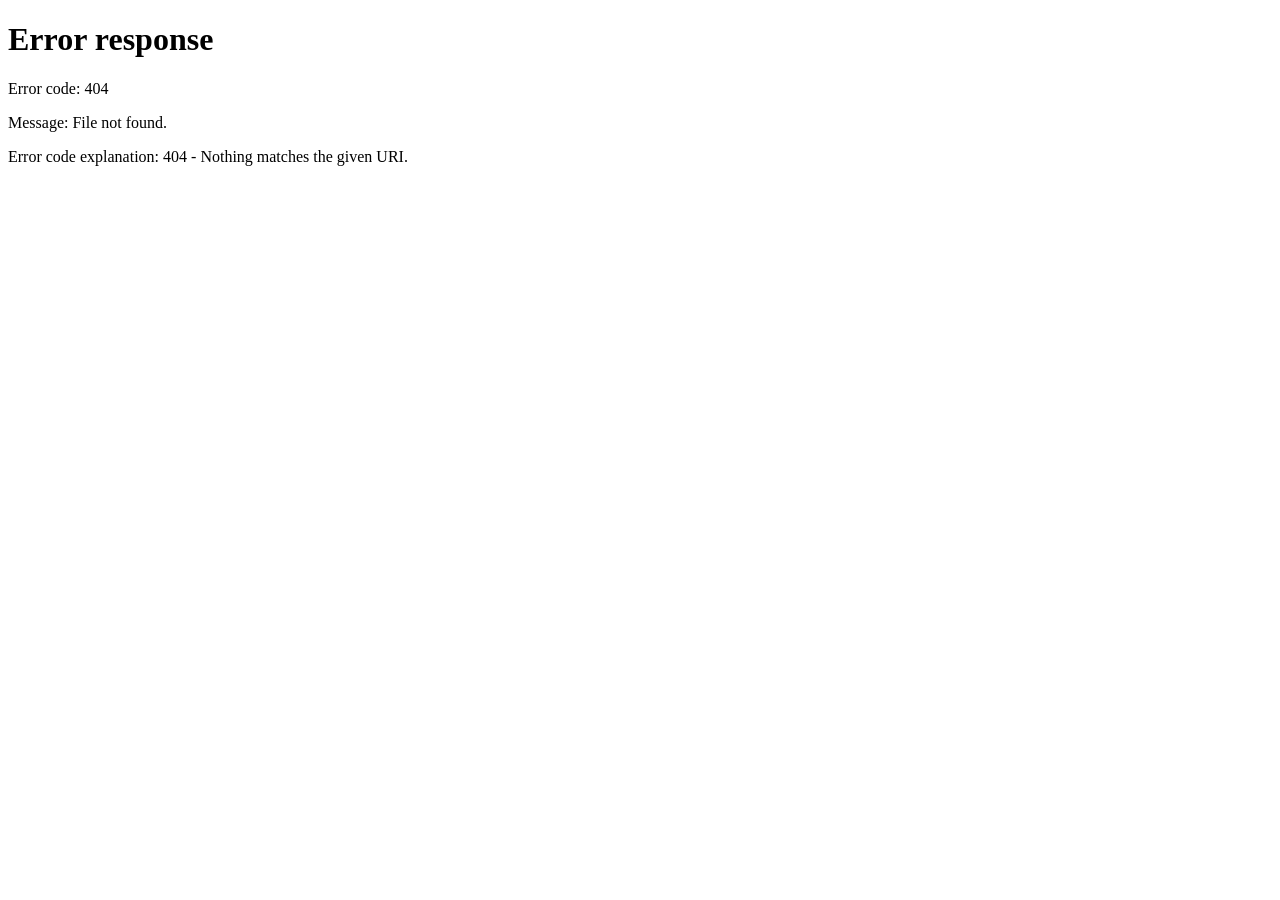
==== index.html @ 3ab7fadf "Add files via upload" ====
<!DOCTYPE html>
<html lang="en">
<head>
  <meta charset="UTF-8">
  <meta name="viewport" content="width=device-width, initial-scale=1.0">
  <title>Twechon Stream</title>
  <meta http-equiv="refresh" content="0; url=/Home/">
  <link rel="canonical" href="https://stream.twechon.com/Home/">
  <link rel="shortcut icon" type="image/x-icon" href="/assets/verzeefavicon.png">
  <link rel="manifest" href="/manifest.json">
  <style>
    body {
      margin: 0;
      min-height: 100vh;
      display: flex;
      align-items: center;
      justify-content: center;
      background: #0a0710;
      color: #f0eaf8;
      font-family: -apple-system, BlinkMacSystemFont, 'Segoe UI', Roboto, sans-serif;
    }
    a { color: #b57bf0; }
  </style>
  <script>window.location.replace('/Home/');</script>
</head>
<body>
  <p>Redirecting to <a href="/Home/">Twechon Stream</a>…</p>
</body>
</html>
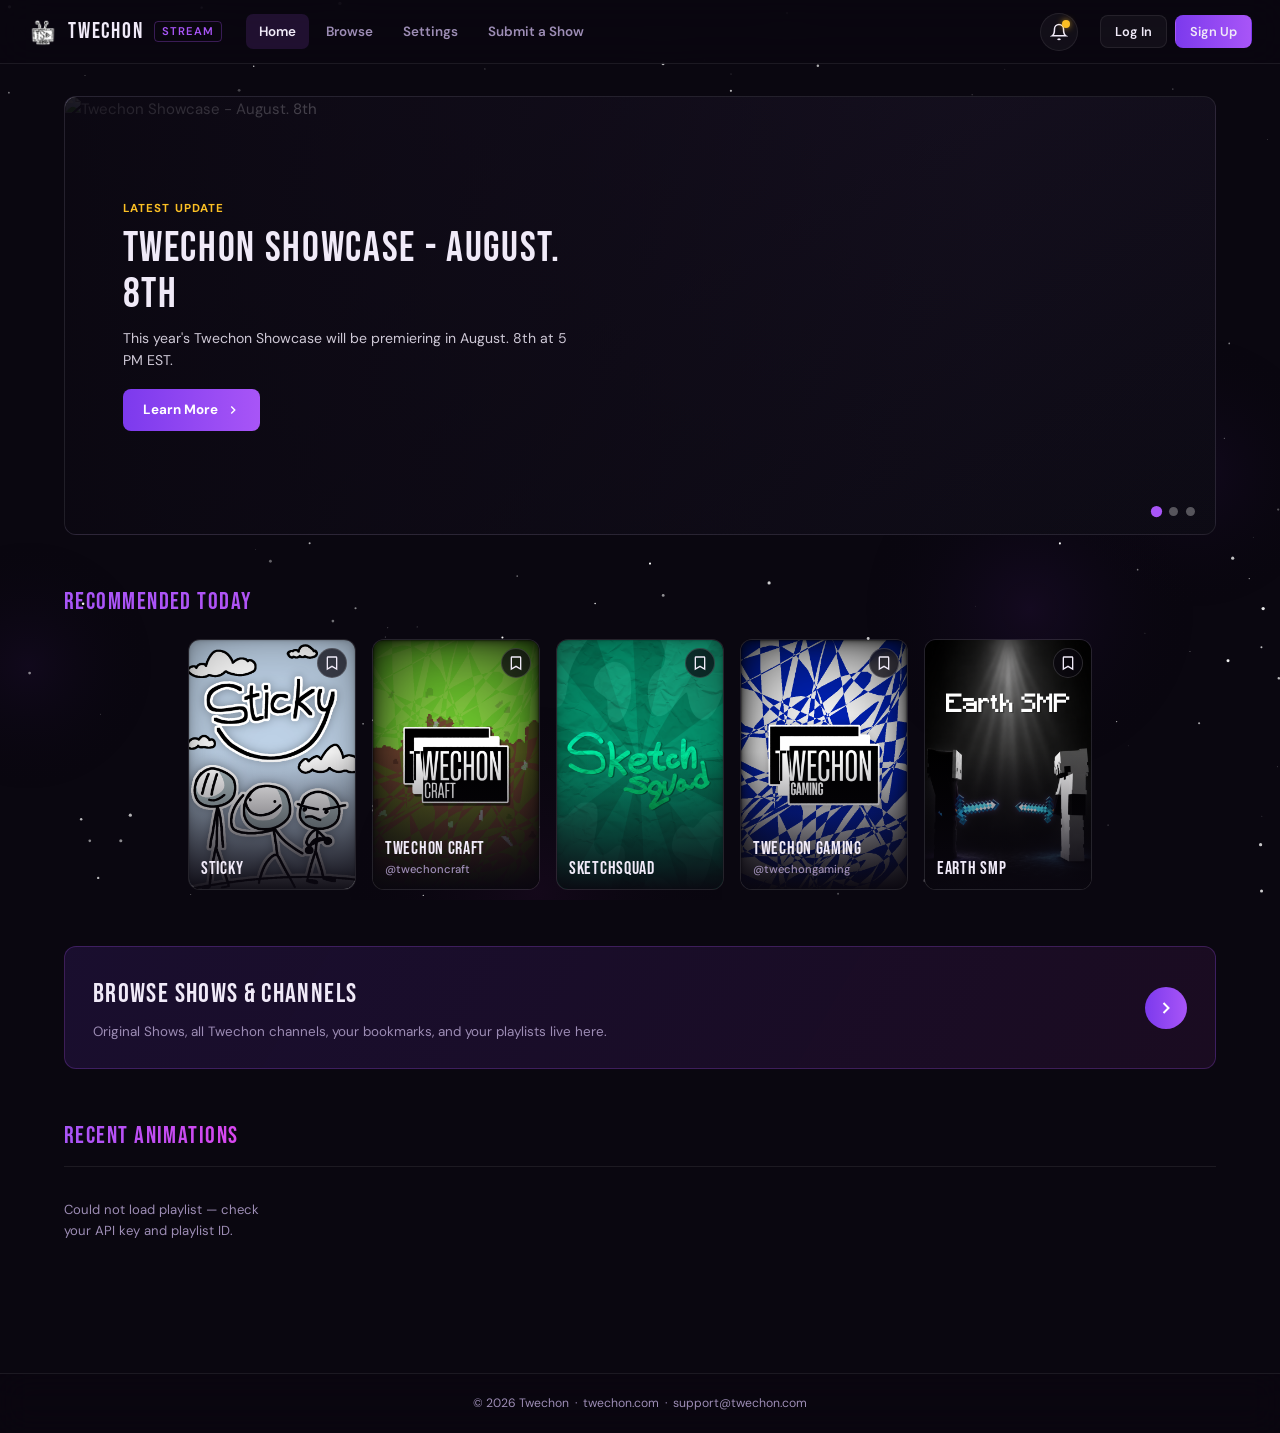
==== commit 8251e636: "Bug Fixes / Dev Privacy" ====
--- a/index.html
+++ b/index.html
@@ -8,6 +8,18 @@
   <link rel="canonical" href="https://stream.twechon.com/Home/">
   <link rel="shortcut icon" type="image/x-icon" href="/assets/verzeefavicon.png">
   <link rel="manifest" href="/manifest.json">
+  <meta name="description" content="Watch Twechon videos — shows, gaming, music and more, all in one place.">
+  <meta property="og:type" content="website">
+  <meta property="og:title" content="Twechon Stream">
+  <meta property="og:description" content="Watch Twechon videos — shows, gaming, music and more, all in one place.">
+  <meta property="og:image" content="https://stream.twechon.com/assets/embed-preview.png">
+  <meta property="og:image:width" content="1200">
+  <meta property="og:image:height" content="630">
+  <meta property="og:url" content="https://stream.twechon.com">
+  <meta name="twitter:card" content="summary_large_image">
+  <meta name="twitter:title" content="Twechon Stream">
+  <meta name="twitter:description" content="Watch Twechon videos — shows, gaming, music and more, all in one place.">
+  <meta name="twitter:image" content="https://stream.twechon.com/assets/embed-preview.png">
   <style>
     body {
       margin: 0;
